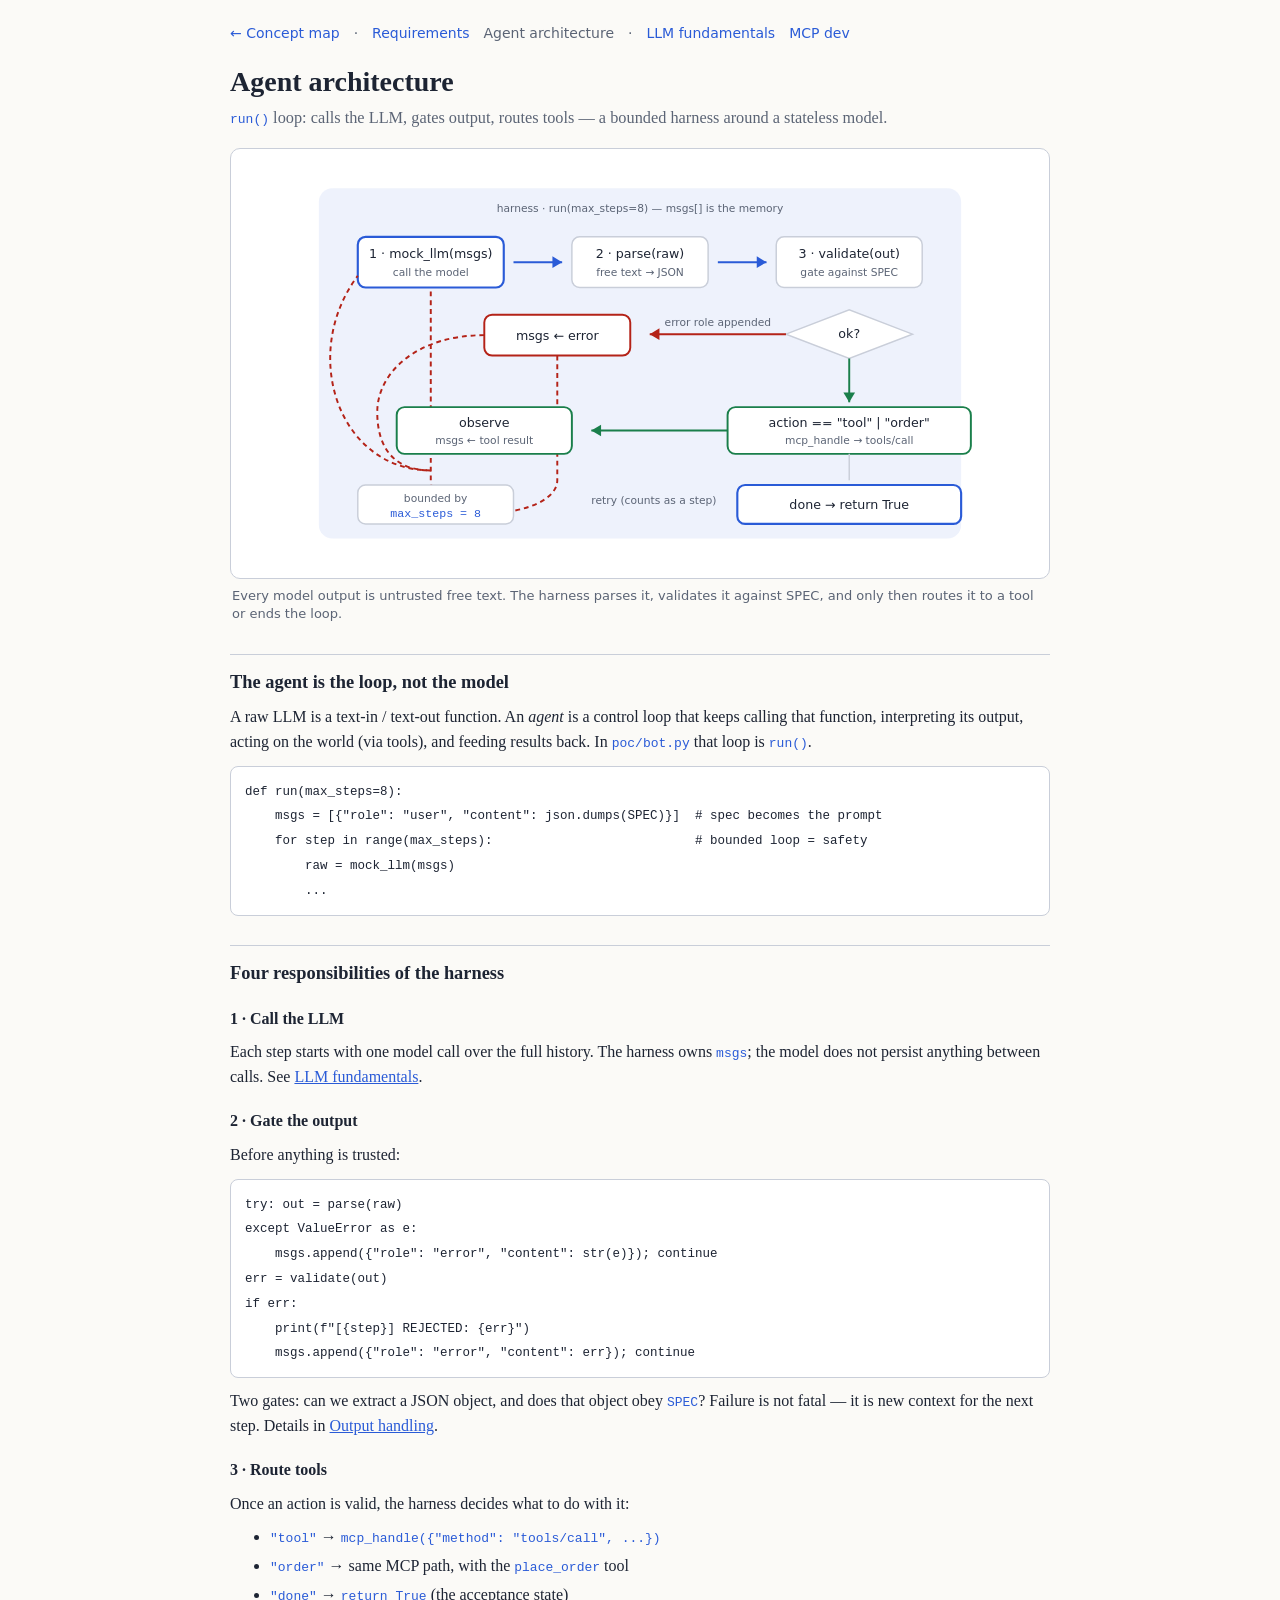
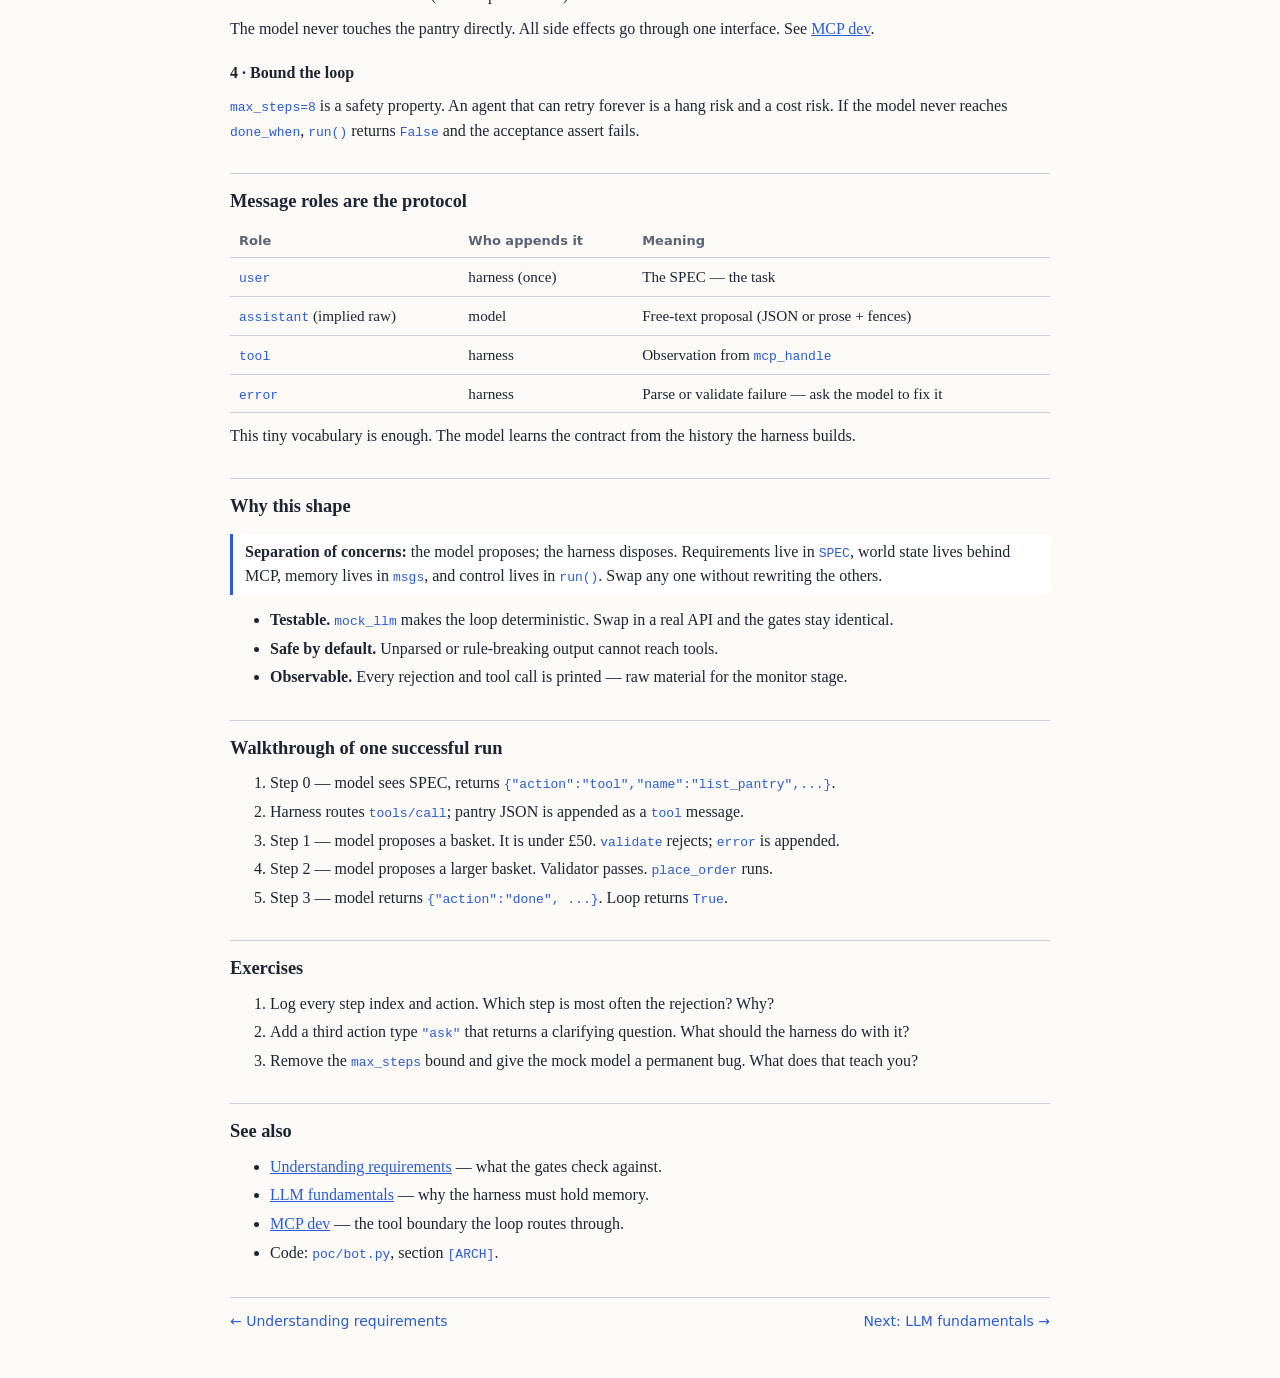
==== architecture.html @ 473ed604 "Add six concept detail pages with SVG diagrams linked from the map" ====
<!doctype html>
<html lang="en">
<head>
<meta charset="utf-8">
<meta name="viewport" content="width=device-width,initial-scale=1">
<title>Agent architecture · Agent concepts</title>
<link rel="stylesheet" href="style.css">
</head>
<body>
<nav>
  <a href="index.html">← Concept map</a>
  <span class="sep">·</span>
  <a href="requirements.html">Requirements</a>
  <span class="muted">Agent architecture</span>
  <span class="sep">·</span>
  <a href="llm.html">LLM fundamentals</a>
  <a href="mcp.html">MCP dev</a>
</nav>

<h1>Agent architecture</h1>
<p class="s"><code>run()</code> loop: calls the LLM, gates output, routes tools — a bounded harness around a stateless model.</p>

<figure>
<svg class="diagram" viewBox="0 0 820 420" role="img" aria-label="run loop architecture: model call, parse, validate, route, observe">
  <!-- harness shell -->
  <rect class="dfill" x="80" y="30" width="660" height="360" rx="14"/>
  <text class="dsub" x="410" y="54" text-anchor="middle">harness · run(max_steps=8)  —  msgs[] is the memory</text>

  <!-- step boxes in a loop -->
  <rect class="dbox hi" x="120" y="80" width="150" height="52" rx="8"/>
  <text class="dlabel" x="195" y="102" text-anchor="middle">1 · mock_llm(msgs)</text>
  <text class="dsub" x="195" y="120" text-anchor="middle">call the model</text>

  <path class="dline hi" d="M280 106 H330"/>
  <polygon fill="var(--hi)" points="330,106 320,100 320,112"/>

  <rect class="dbox" x="340" y="80" width="140" height="52" rx="8"/>
  <text class="dlabel" x="410" y="102" text-anchor="middle">2 · parse(raw)</text>
  <text class="dsub" x="410" y="120" text-anchor="middle">free text → JSON</text>

  <path class="dline hi" d="M490 106 H540"/>
  <polygon fill="var(--hi)" points="540,106 530,100 530,112"/>

  <rect class="dbox" x="550" y="80" width="150" height="52" rx="8"/>
  <text class="dlabel" x="625" y="102" text-anchor="middle">3 · validate(out)</text>
  <text class="dsub" x="625" y="120" text-anchor="middle">gate against SPEC</text>

  <!-- decision diamond-ish -->
  <path class="dbox" d="M560 180 L625 155 L690 180 L625 205 Z" fill="var(--card)" stroke="var(--ln)" stroke-width="1.5"/>
  <text class="dlabel" x="625" y="184" text-anchor="middle">ok?</text>

  <path class="dline bad" d="M560 180 H420"/>
  <polygon fill="var(--bad)" points="420,180 430,174 430,186"/>
  <text class="dsub" x="490" y="172" text-anchor="middle" fill="var(--bad)">error role appended</text>

  <rect class="dbox bad" x="250" y="160" width="150" height="42" rx="8"/>
  <text class="dlabel" x="325" y="186" text-anchor="middle">msgs ← error</text>

  <!-- retry loop back -->
  <path class="dline bad dash" d="M250 181 C180 181 140 220 140 260 C140 300 160 320 195 320"/>
  <path class="dline bad dash" d="M195 320 C100 320 60 200 120 120"/>
  <!-- simplify: draw single return arc -->
  <path class="dline bad dash" d="M325 202 V330 C325 370 195 380 195 330 V132"/>
  <text class="dsub" x="360" y="355" fill="var(--bad)">retry (counts as a step)</text>

  <!-- success paths -->
  <path class="dline ok" d="M625 205 V250"/>
  <polygon fill="var(--ok)" points="625,250 619,240 631,240"/>

  <rect class="dbox ok" x="500" y="255" width="250" height="48" rx="8"/>
  <text class="dlabel" x="625" y="275" text-anchor="middle">action == "tool" | "order"</text>
  <text class="dsub" x="625" y="293" text-anchor="middle">mcp_handle → tools/call</text>

  <path class="dline ok" d="M500 279 H360"/>
  <polygon fill="var(--ok)" points="360,279 370,273 370,285"/>

  <rect class="dbox ok" x="160" y="255" width="180" height="48" rx="8"/>
  <text class="dlabel" x="250" y="275" text-anchor="middle">observe</text>
  <text class="dsub" x="250" y="293" text-anchor="middle">msgs ← tool result</text>

  <!-- done path -->
  <path class="dline" d="M625 303 V330"/>
  <rect class="dbox hi" x="510" y="335" width="230" height="40" rx="8"/>
  <text class="dlabel" x="625" y="360" text-anchor="middle">done → return True</text>

  <!-- max_steps badge -->
  <rect class="dbox" x="120" y="335" width="160" height="40" rx="8"/>
  <text class="dsub" x="200" y="352" text-anchor="middle">bounded by</text>
  <text class="dcode" x="200" y="368" text-anchor="middle">max_steps = 8</text>
</svg>
<figcaption>Every model output is untrusted free text. The harness parses it, validates it against SPEC, and only then routes it to a tool or ends the loop.</figcaption>
</figure>

<h2>The agent is the loop, not the model</h2>
<p>
A raw LLM is a text-in / text-out function. An <em>agent</em> is a control loop that keeps calling that function,
interpreting its output, acting on the world (via tools), and feeding results back.
In <code>poc/bot.py</code> that loop is <code>run()</code>.
</p>
<pre><code>def run(max_steps=8):
    msgs = [{"role": "user", "content": json.dumps(SPEC)}]  # spec becomes the prompt
    for step in range(max_steps):                           # bounded loop = safety
        raw = mock_llm(msgs)
        ...
</code></pre>

<h2>Four responsibilities of the harness</h2>

<h3>1 · Call the LLM</h3>
<p>
Each step starts with one model call over the full history. The harness owns <code>msgs</code>;
the model does not persist anything between calls. See <a href="llm.html">LLM fundamentals</a>.
</p>

<h3>2 · Gate the output</h3>
<p>
Before anything is trusted:
</p>
<pre><code>try: out = parse(raw)
except ValueError as e:
    msgs.append({"role": "error", "content": str(e)}); continue
err = validate(out)
if err:
    print(f"[{step}] REJECTED: {err}")
    msgs.append({"role": "error", "content": err}); continue</code></pre>
<p>
Two gates: can we extract a JSON object, and does that object obey <code>SPEC</code>?
Failure is not fatal — it is new context for the next step. Details in
<a href="output.html">Output handling</a>.
</p>

<h3>3 · Route tools</h3>
<p>
Once an action is valid, the harness decides what to do with it:
</p>
<ul>
  <li><code>"tool"</code> → <code>mcp_handle({"method": "tools/call", ...})</code></li>
  <li><code>"order"</code> → same MCP path, with the <code>place_order</code> tool</li>
  <li><code>"done"</code> → <code>return True</code> (the acceptance state)</li>
</ul>
<p>
The model never touches the pantry directly. All side effects go through one interface.
See <a href="mcp.html">MCP dev</a>.
</p>

<h3>4 · Bound the loop</h3>
<p>
<code>max_steps=8</code> is a safety property. An agent that can retry forever is a hang risk and a cost risk.
If the model never reaches <code>done_when</code>, <code>run()</code> returns <code>False</code> and the acceptance assert fails.
</p>

<h2>Message roles are the protocol</h2>
<table>
  <tr><th>Role</th><th>Who appends it</th><th>Meaning</th></tr>
  <tr><td><code>user</code></td><td>harness (once)</td><td>The SPEC — the task</td></tr>
  <tr><td><code>assistant</code> (implied raw)</td><td>model</td><td>Free-text proposal (JSON or prose + fences)</td></tr>
  <tr><td><code>tool</code></td><td>harness</td><td>Observation from <code>mcp_handle</code></td></tr>
  <tr><td><code>error</code></td><td>harness</td><td>Parse or validate failure — ask the model to fix it</td></tr>
</table>
<p>
This tiny vocabulary is enough. The model learns the contract from the history the harness builds.
</p>

<h2>Why this shape</h2>
<div class="note">
  <strong>Separation of concerns:</strong> the model proposes; the harness disposes.
  Requirements live in <code>SPEC</code>, world state lives behind MCP, memory lives in <code>msgs</code>,
  and control lives in <code>run()</code>. Swap any one without rewriting the others.
</div>
<ul>
  <li><strong>Testable.</strong> <code>mock_llm</code> makes the loop deterministic. Swap in a real API and the gates stay identical.</li>
  <li><strong>Safe by default.</strong> Unparsed or rule-breaking output cannot reach tools.</li>
  <li><strong>Observable.</strong> Every rejection and tool call is printed — raw material for the monitor stage.</li>
</ul>

<h2>Walkthrough of one successful run</h2>
<ol>
  <li>Step 0 — model sees SPEC, returns <code>{"action":"tool","name":"list_pantry",...}</code>.</li>
  <li>Harness routes <code>tools/call</code>; pantry JSON is appended as a <code>tool</code> message.</li>
  <li>Step 1 — model proposes a basket. It is under £50. <code>validate</code> rejects; <code>error</code> is appended.</li>
  <li>Step 2 — model proposes a larger basket. Validator passes. <code>place_order</code> runs.</li>
  <li>Step 3 — model returns <code>{"action":"done", ...}</code>. Loop returns <code>True</code>.</li>
</ol>

<h2>Exercises</h2>
<ol>
  <li>Log every step index and action. Which step is most often the rejection? Why?</li>
  <li>Add a third action type <code>"ask"</code> that returns a clarifying question. What should the harness do with it?</li>
  <li>Remove the <code>max_steps</code> bound and give the mock model a permanent bug. What does that teach you?</li>
</ol>

<h2>See also</h2>
<ul>
  <li><a href="requirements.html">Understanding requirements</a> — what the gates check against.</li>
  <li><a href="llm.html">LLM fundamentals</a> — why the harness must hold memory.</li>
  <li><a href="mcp.html">MCP dev</a> — the tool boundary the loop routes through.</li>
  <li>Code: <code>poc/bot.py</code>, section <code>[ARCH]</code>.</li>
</ul>

<div class="pager">
  <a href="requirements.html">← Understanding requirements</a>
  <a class="next" href="llm.html">Next: LLM fundamentals →</a>
</div>
</body>
</html>
---- style.css ----
:root{--bg:#fbfaf7;--fg:#1d2433;--mut:#5b6475;--ln:#c9ced9;--hi:#2a5bd7;--card:#fff;--ok:#1a7f4b;--bad:#b42318;--warn:#9a6700}
@media(prefers-color-scheme:dark){:root{--bg:#141821;--fg:#e8ebf2;--mut:#98a1b3;--ln:#3a4254;--hi:#7aa2ff;--card:#1c2230;--ok:#3ecf8e;--bad:#ff7b72;--warn:#e3b341}}
*{box-sizing:border-box}
body{margin:0;background:var(--bg);color:var(--fg);font:16px/1.55 Georgia,serif;max-width:860px;margin-inline:auto;padding:24px 20px 48px}
a{color:var(--hi)}
nav{display:flex;flex-wrap:wrap;gap:8px 14px;align-items:center;margin:0 0 20px;font:14px/1.4 system-ui,sans-serif}
nav a{text-decoration:none}
nav a:hover{text-decoration:underline}
nav .sep{color:var(--mut)}
h1{font-size:1.75rem;margin:0 0 6px;line-height:1.25}
h2{font-size:1.15rem;margin:1.6em 0 .45em;border-top:1px solid var(--ln);padding-top:.7em}
h3{font-size:1rem;margin:1.2em 0 .35em}
p.s{color:var(--mut);margin:0 0 18px;font-size:1.02rem}
p,ul,ol{margin:.55em 0}
li{margin:.25em 0}
code,kbd{font:13px/1.45 ui-monospace,SFMono-Regular,Menlo,monospace;color:var(--hi)}
pre{background:var(--card);border:1px solid var(--ln);border-radius:8px;padding:12px 14px;overflow-x:auto;margin:.7em 0}
pre code{color:var(--fg);font-size:12.5px}
figure{margin:0 0 8px}
svg.diagram{width:100%;height:auto;display:block;background:var(--card);border:1px solid var(--ln);border-radius:10px;padding:10px}
figcaption{color:var(--mut);font:13px/1.45 system-ui,sans-serif;margin:8px 2px 18px}
.box{background:var(--card);border:1px solid var(--ln);border-radius:8px;padding:12px 14px;margin:.8em 0}
.box h3{margin:0 0 .35em}
.note{border-left:3px solid var(--hi);padding:6px 12px;background:var(--card);margin:.8em 0;border-radius:0 6px 6px 0}
.badge{display:inline-block;font:11px/1 system-ui,sans-serif;letter-spacing:.03em;text-transform:uppercase;padding:3px 7px;border-radius:999px;border:1px solid var(--ln);color:var(--mut);vertical-align:middle}
.badge.req{color:var(--hi);border-color:var(--hi)}
.badge.ok{color:var(--ok);border-color:var(--ok)}
.badge.bad{color:var(--bad);border-color:var(--bad)}
table{width:100%;border-collapse:collapse;margin:.7em 0;font-size:.95rem}
th,td{text-align:left;padding:7px 9px;border-bottom:1px solid var(--ln);vertical-align:top}
th{font:600 13px/1.3 system-ui,sans-serif;color:var(--mut)}
.cols{display:grid;grid-template-columns:1fr 1fr;gap:12px}
@media(max-width:640px){.cols{grid-template-columns:1fr}}
.pager{display:flex;justify-content:space-between;gap:12px;margin:2.2em 0 0;padding-top:1em;border-top:1px solid var(--ln);font:14px/1.4 system-ui,sans-serif}
.pager a{text-decoration:none}
.pager a:hover{text-decoration:underline}
.pager .next{text-align:right}
.muted{color:var(--mut)}
/* diagram text */
.dlabel{fill:var(--fg);font:13px system-ui,sans-serif}
.dsub{fill:var(--mut);font:11px system-ui,sans-serif}
.dcode{fill:var(--hi);font:12px ui-monospace,monospace}
.dbox{fill:var(--card);stroke:var(--ln);stroke-width:1.5}
.dbox.hi{stroke:var(--hi);stroke-width:2.2}
.dbox.ok{stroke:var(--ok);stroke-width:2}
.dbox.bad{stroke:var(--bad);stroke-width:2}
.dline{stroke:var(--ln);stroke-width:1.5;fill:none}
.dline.hi{stroke:var(--hi);stroke-width:2}
.dline.ok{stroke:var(--ok);stroke-width:2}
.dline.bad{stroke:var(--bad);stroke-width:2}
.dline.dash{stroke-dasharray:5 4}
.dfill{fill:var(--hi);opacity:.08}
.dfill.ok{fill:var(--ok);opacity:.1}
.dfill.bad{fill:var(--bad);opacity:.08}
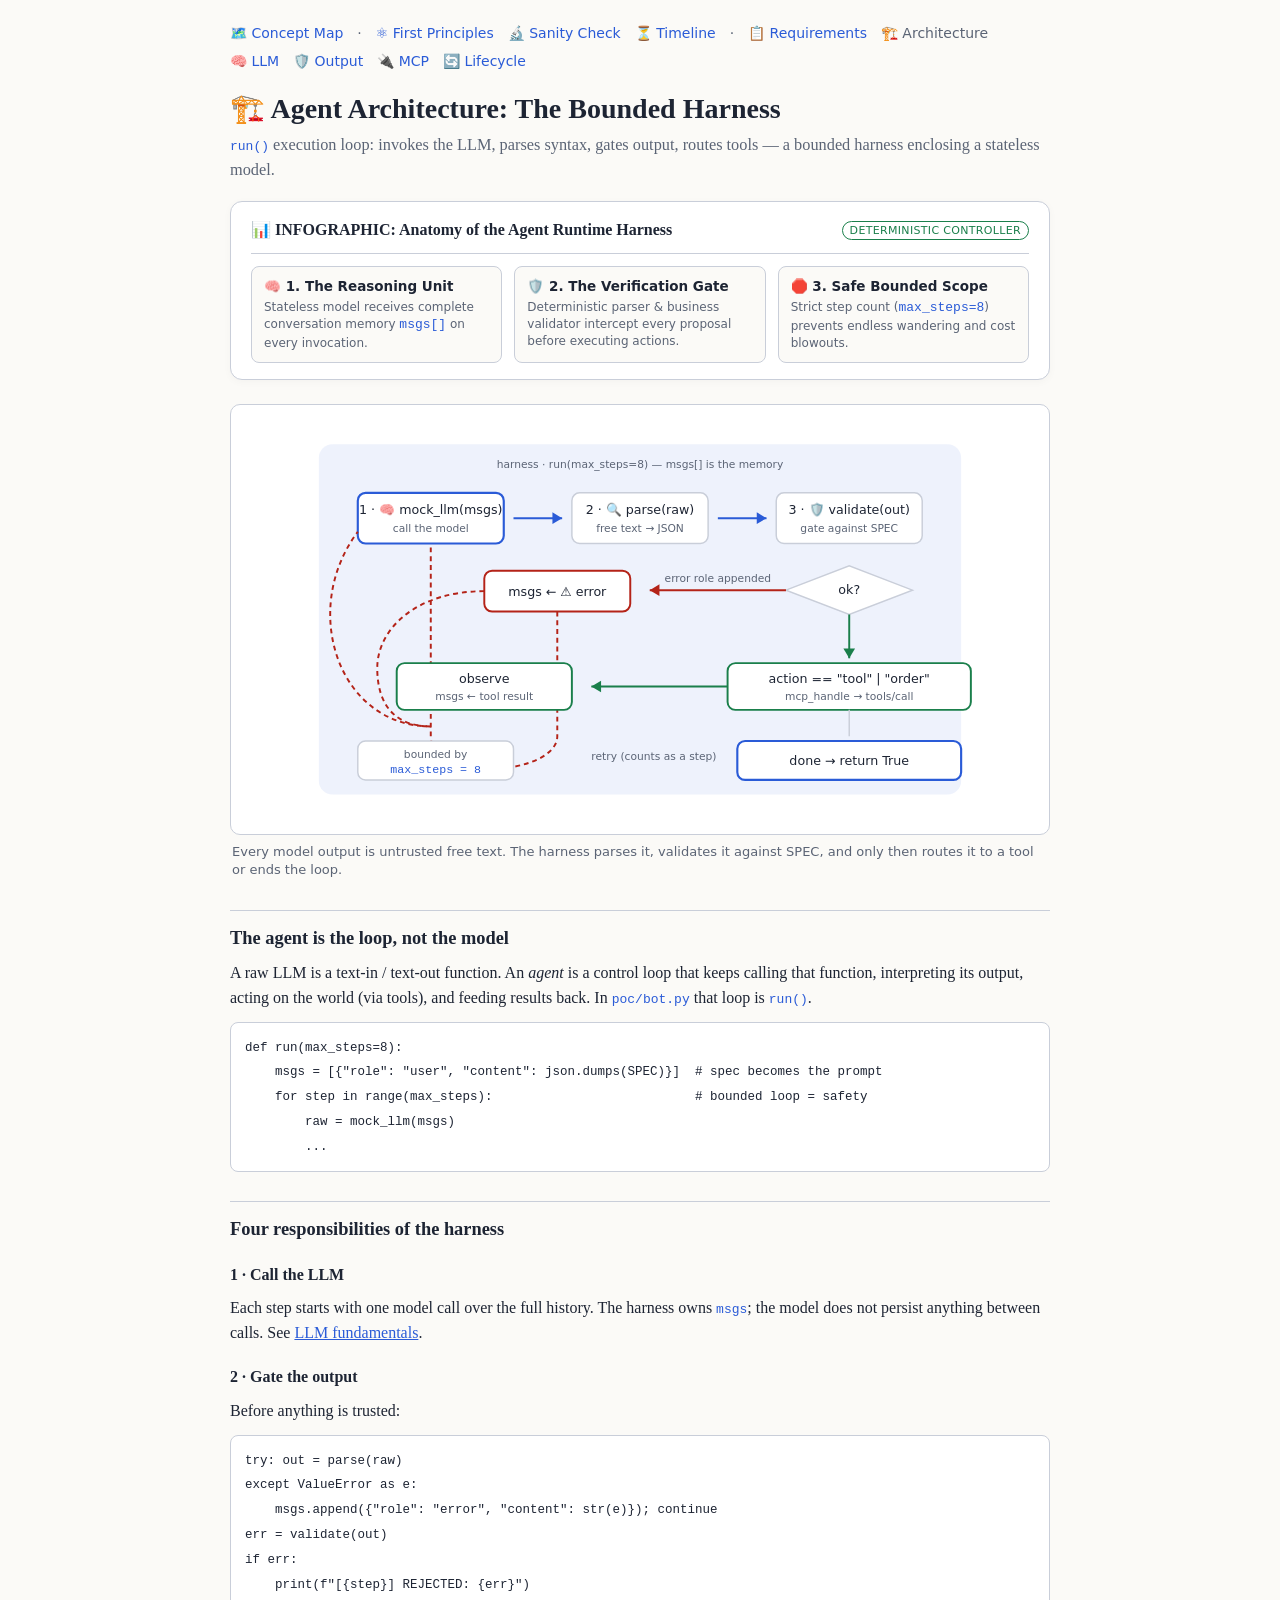
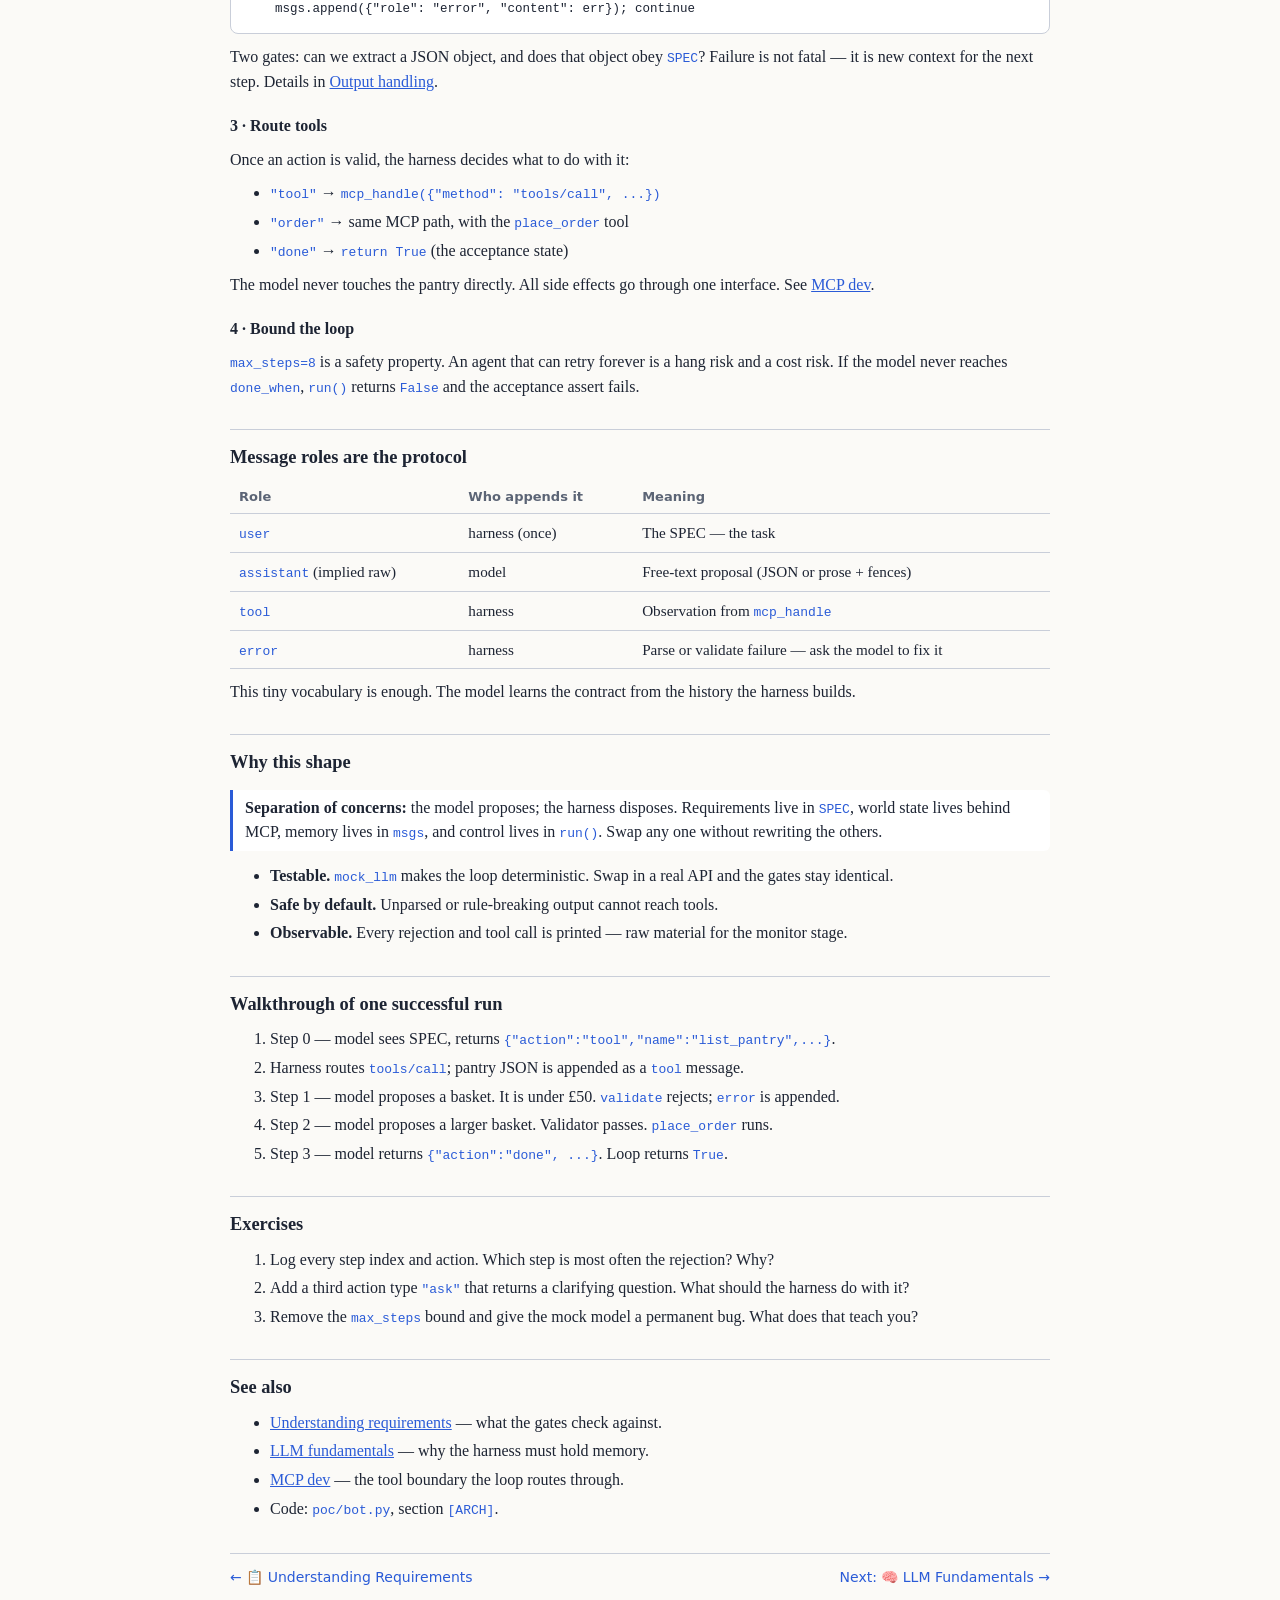
==== commit faaebff2: "Add emojis, top infographics, sanity check, first principles, and numbered timeline" ====
--- a/architecture.html
+++ b/architecture.html
@@ -3,22 +3,50 @@
 <head>
 <meta charset="utf-8">
 <meta name="viewport" content="width=device-width,initial-scale=1">
-<title>Agent architecture · Agent concepts</title>
+<title>🏗️ Agent Architecture · Agent Concepts</title>
 <link rel="stylesheet" href="style.css">
 </head>
 <body>
 <nav>
-  <a href="index.html">← Concept map</a>
+  <a href="index.html">🗺️ Concept Map</a>
   <span class="sep">·</span>
-  <a href="requirements.html">Requirements</a>
-  <span class="muted">Agent architecture</span>
+  <a href="first-principles.html">⚛️ First Principles</a>
+  <a href="sanity-check.html">🔬 Sanity Check</a>
+  <a href="timeline.html">⏳ Timeline</a>
   <span class="sep">·</span>
-  <a href="llm.html">LLM fundamentals</a>
-  <a href="mcp.html">MCP dev</a>
+  <a href="requirements.html">📋 Requirements</a>
+  <span class="muted">🏗️ Architecture</span>
+  <a href="llm.html">🧠 LLM</a>
+  <a href="output.html">🛡️ Output</a>
+  <a href="mcp.html">🔌 MCP</a>
+  <a href="lifecycle.html">🔄 Lifecycle</a>
 </nav>
 
-<h1>Agent architecture</h1>
-<p class="s"><code>run()</code> loop: calls the LLM, gates output, routes tools — a bounded harness around a stateless model.</p>
+<h1>🏗️ Agent Architecture: The Bounded Harness</h1>
+<p class="s"><code>run()</code> execution loop: invokes the LLM, parses syntax, gates output, routes tools — a bounded harness enclosing a stateless model.</p>
+
+<!-- Top Infographic -->
+<div class="infographic-banner">
+  <div style="display:flex;align-items:center;justify-content:space-between;border-bottom:1px solid var(--ln);padding-bottom:10px;margin-bottom:12px;">
+    <strong>📊 INFOGRAPHIC: Anatomy of the Agent Runtime Harness</strong>
+    <span class="badge ok">Deterministic Controller</span>
+  </div>
+
+  <div class="infographic-grid">
+    <div class="info-chip">
+      <strong>🧠 1. The Reasoning Unit</strong>
+      <p>Stateless model receives complete conversation memory <code>msgs[]</code> on every invocation.</p>
+    </div>
+    <div class="info-chip">
+      <strong>🛡️ 2. The Verification Gate</strong>
+      <p>Deterministic parser & business validator intercept every proposal before executing actions.</p>
+    </div>
+    <div class="info-chip">
+      <strong>🛑 3. Safe Bounded Scope</strong>
+      <p>Strict step count (<code>max_steps=8</code>) prevents endless wandering and cost blowouts.</p>
+    </div>
+  </div>
+</div>
 
 <figure>
 <svg class="diagram" viewBox="0 0 820 420" role="img" aria-label="run loop architecture: model call, parse, validate, route, observe">
@@ -28,21 +56,21 @@
 
   <!-- step boxes in a loop -->
   <rect class="dbox hi" x="120" y="80" width="150" height="52" rx="8"/>
-  <text class="dlabel" x="195" y="102" text-anchor="middle">1 · mock_llm(msgs)</text>
+  <text class="dlabel" x="195" y="102" text-anchor="middle">1 · 🧠 mock_llm(msgs)</text>
   <text class="dsub" x="195" y="120" text-anchor="middle">call the model</text>
 
   <path class="dline hi" d="M280 106 H330"/>
   <polygon fill="var(--hi)" points="330,106 320,100 320,112"/>
 
   <rect class="dbox" x="340" y="80" width="140" height="52" rx="8"/>
-  <text class="dlabel" x="410" y="102" text-anchor="middle">2 · parse(raw)</text>
+  <text class="dlabel" x="410" y="102" text-anchor="middle">2 · 🔍 parse(raw)</text>
   <text class="dsub" x="410" y="120" text-anchor="middle">free text → JSON</text>
 
   <path class="dline hi" d="M490 106 H540"/>
   <polygon fill="var(--hi)" points="540,106 530,100 530,112"/>
 
   <rect class="dbox" x="550" y="80" width="150" height="52" rx="8"/>
-  <text class="dlabel" x="625" y="102" text-anchor="middle">3 · validate(out)</text>
+  <text class="dlabel" x="625" y="102" text-anchor="middle">3 · 🛡️ validate(out)</text>
   <text class="dsub" x="625" y="120" text-anchor="middle">gate against SPEC</text>
 
   <!-- decision diamond-ish -->
@@ -54,7 +82,7 @@
   <text class="dsub" x="490" y="172" text-anchor="middle" fill="var(--bad)">error role appended</text>
 
   <rect class="dbox bad" x="250" y="160" width="150" height="42" rx="8"/>
-  <text class="dlabel" x="325" y="186" text-anchor="middle">msgs ← error</text>
+  <text class="dlabel" x="325" y="186" text-anchor="middle">msgs ← ⚠️ error</text>
 
   <!-- retry loop back -->
   <path class="dline bad dash" d="M250 181 C180 181 140 220 140 260 C140 300 160 320 195 320"/>
@@ -198,8 +226,8 @@
 </ul>
 
 <div class="pager">
-  <a href="requirements.html">← Understanding requirements</a>
-  <a class="next" href="llm.html">Next: LLM fundamentals →</a>
+  <a href="requirements.html">← 📋 Understanding Requirements</a>
+  <a class="next" href="llm.html">Next: 🧠 LLM Fundamentals →</a>
 </div>
 </body>
 </html>
--- a/style.css
+++ b/style.css
@@ -52,3 +52,33 @@
 .dfill{fill:var(--hi);opacity:.08}
 .dfill.ok{fill:var(--ok);opacity:.1}
 .dfill.bad{fill:var(--bad);opacity:.08}
+
+/* Infographic Hero and Highlights */
+.infographic-banner{background:var(--card);border:1px solid var(--ln);border-radius:12px;padding:16px 20px;margin:0 0 24px;box-shadow:0 2px 8px rgba(0,0,0,0.03)}
+.infographic-grid{display:grid;grid-template-columns:repeat(auto-fit, minmax(200px, 1fr));gap:12px;margin-top:12px}
+.info-chip{background:var(--bg);border:1px solid var(--ln);border-radius:8px;padding:10px 12px;font:13px/1.4 system-ui,sans-serif}
+.info-chip strong{display:flex;align-items:center;gap:6px;font-size:13.5px;color:var(--fg);margin-bottom:4px}
+.info-chip p{margin:0;color:var(--mut);font-size:12px}
+
+/* Timeline Layout */
+.timeline{position:relative;margin:2em 0 2em 12px;padding-left:26px;border-left:2px dashed var(--hi)}
+.timeline-item{position:relative;margin:0 0 24px}
+.timeline-item:last-child{margin-bottom:0}
+.timeline-dot{position:absolute;left:-39px;top:0;width:26px;height:26px;border-radius:50%;background:var(--hi);color:#fff;display:flex;align-items:center;justify-content:center;font:bold 12px/1 system-ui,sans-serif;box-shadow:0 0 0 3px var(--bg)}
+.timeline-card{background:var(--card);border:1px solid var(--ln);border-radius:10px;padding:14px 16px}
+.timeline-card h3{margin:0 0 6px;font-size:1.05rem;display:flex;align-items:center;gap:8px}
+.timeline-tag{display:inline-block;font:11px/1 system-ui,sans-serif;background:var(--bg);border:1px solid var(--ln);padding:2px 6px;border-radius:4px;color:var(--mut);margin-left:auto}
+
+/* Status Pills */
+.status-pill{display:inline-flex;align-items:center;gap:4px;font:600 11px/1 system-ui,sans-serif;padding:3px 8px;border-radius:999px;border:1px solid currentColor}
+.status-pill.pass{color:var(--ok);background:rgba(26,127,75,0.08)}
+.status-pill.warn{color:var(--warn);background:rgba(154,103,0,0.08)}
+.status-pill.fail{color:var(--bad);background:rgba(180,35,24,0.08)}
+
+/* Principle Cards */
+.principle-grid{display:grid;grid-template-columns:1fr 1fr;gap:14px;margin:1.4em 0}
+@media(max-width:680px){.principle-grid{grid-template-columns:1fr}}
+.principle-card{background:var(--card);border:1px solid var(--ln);border-radius:10px;padding:16px;border-top:4px solid var(--hi)}
+.principle-card h3{margin:0 0 8px;display:flex;align-items:center;gap:8px;font-size:1.05rem}
+.principle-card p{font-size:14px;margin:0 0 8px;color:var(--mut)}
+.principle-quote{font-style:italic;font-size:13px;border-left:2px solid var(--hi);padding-left:8px;margin-top:8px;color:var(--fg)}
